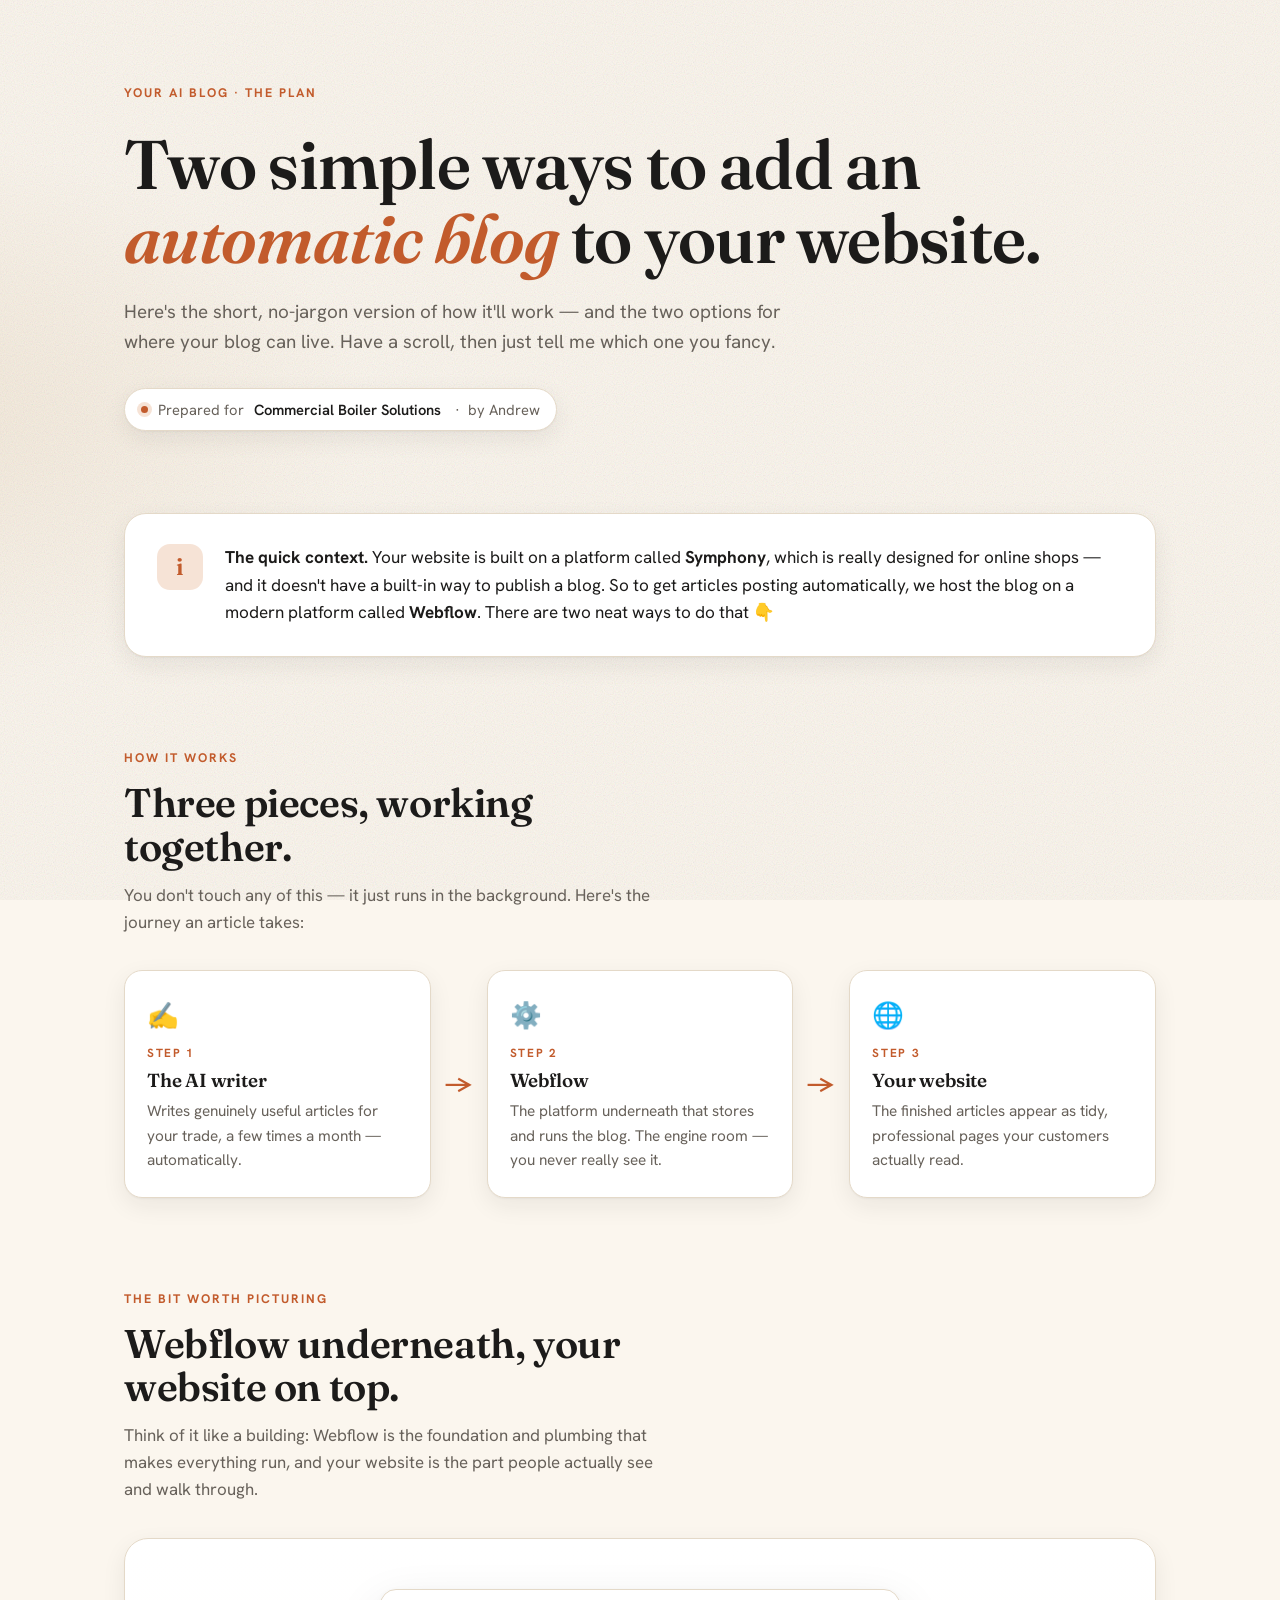
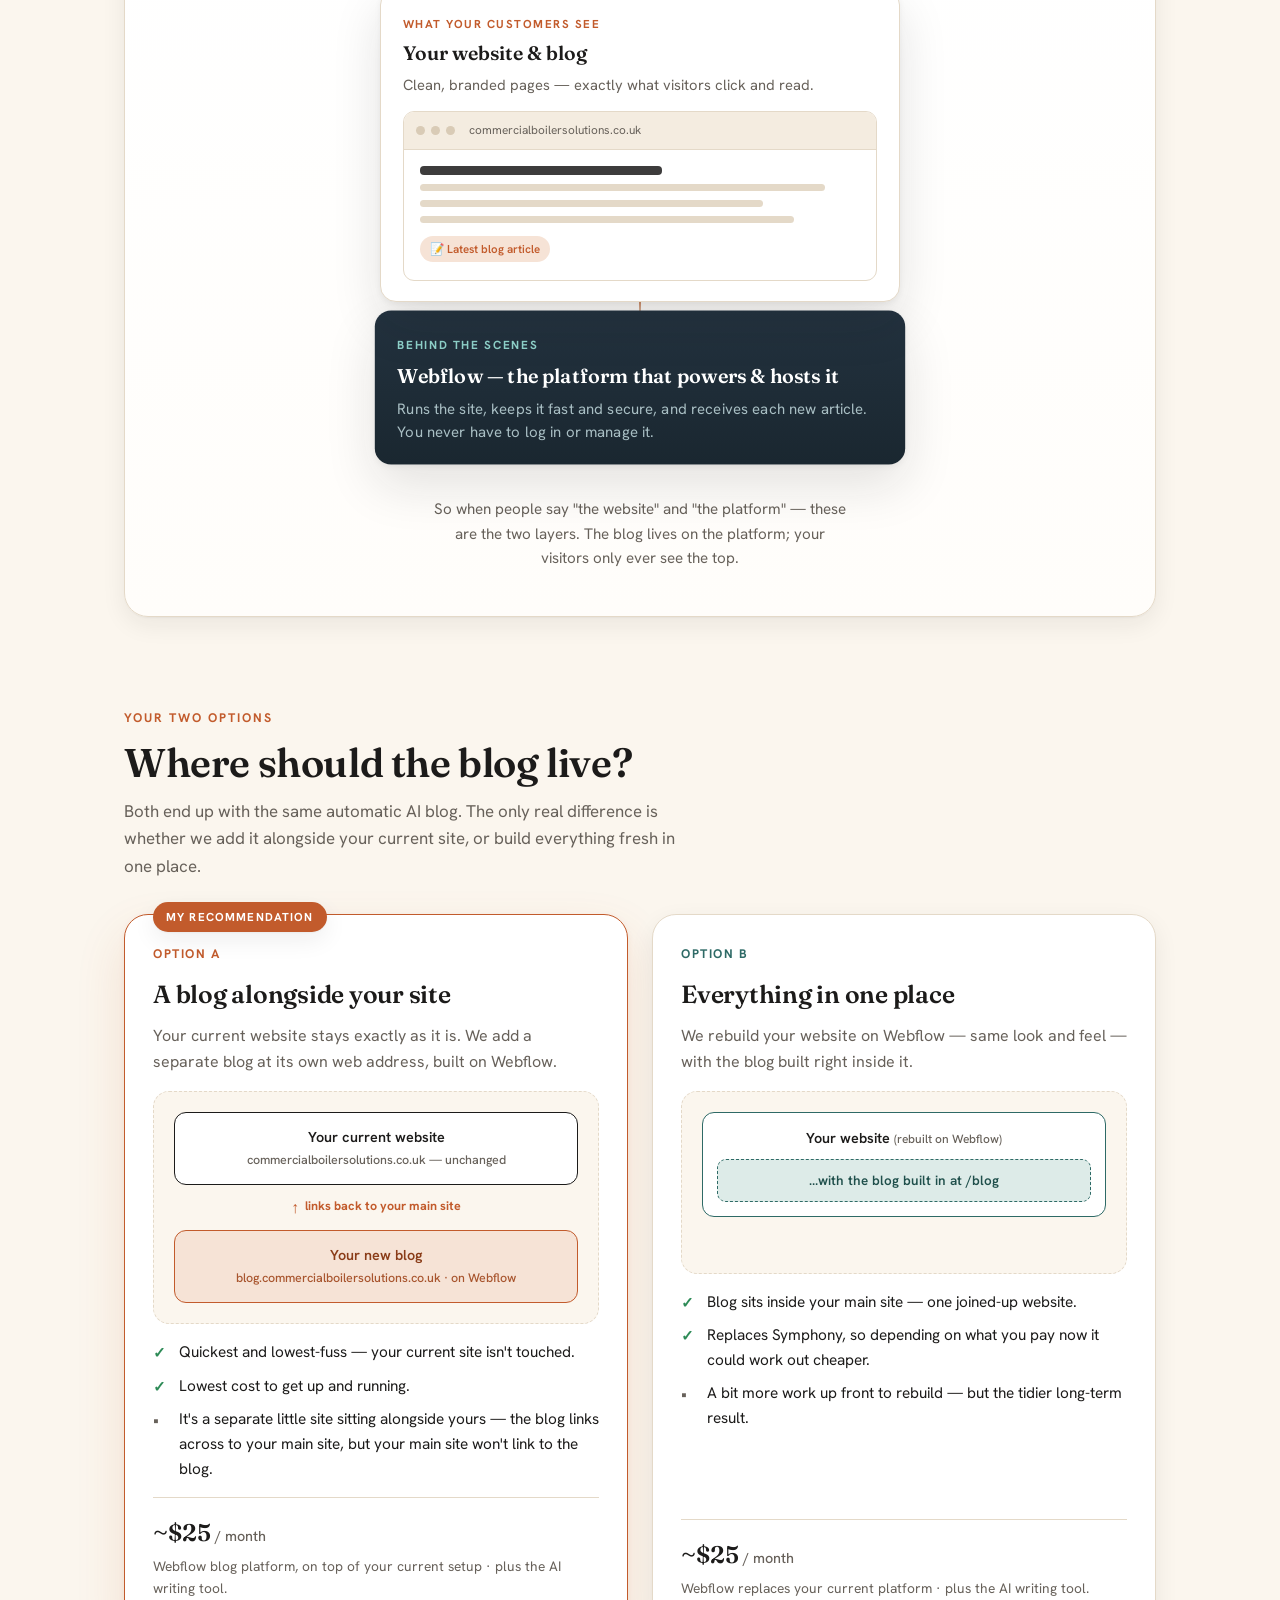
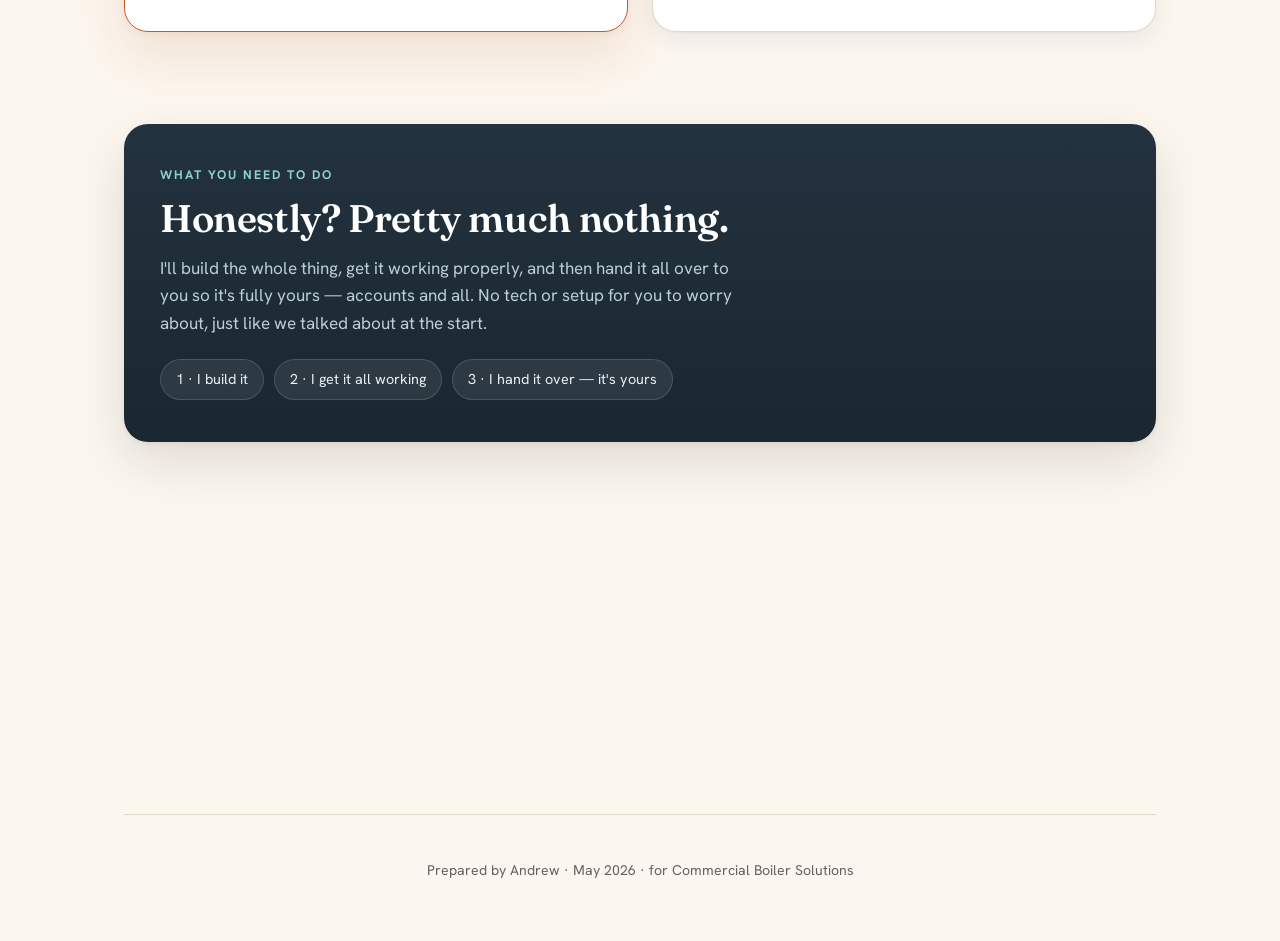
==== index.html @ 1f3c7479 "Add AI blog options explainer for Commercial Boiler Solutions Co-Authored-By: Claude Opus 4.8 (1M co" ====
<!DOCTYPE html>
<html lang="en">
<head>
<meta charset="UTF-8">
<meta name="viewport" content="width=device-width, initial-scale=1.0">
<meta name="robots" content="noindex, nofollow">
<title>Your AI Blog — Two Simple Options</title>
<link rel="preconnect" href="https://fonts.googleapis.com">
<link rel="preconnect" href="https://fonts.gstatic.com" crossorigin>
<link href="https://fonts.googleapis.com/css2?family=Fraunces:ital,opsz,wght@0,9..144,400..700;1,9..144,400&family=Hanken+Grotesk:wght@400;500;600;700&display=swap" rel="stylesheet">
<style>
  :root{
    --paper:#FBF6EE;
    --paper-2:#F4ECE0;
    --ink:#1C1B1A;
    --muted:#67615A;
    --line:#E4D9C8;
    --card:#FFFFFF;
    --accent:#C25B2C;      /* warm copper — recommended / heat nod */
    --accent-soft:#F6E3D6;
    --slate:#2E6A66;       /* cool counterpoint for option B */
    --slate-soft:#DDEBE8;
    --shadow:0 1px 2px rgba(28,27,26,.04),0 8px 24px rgba(28,27,26,.07);
    --shadow-lg:0 2px 6px rgba(28,27,26,.05),0 20px 50px rgba(28,27,26,.12);
  }
  *{box-sizing:border-box;margin:0;padding:0}
  html{scroll-behavior:smooth}
  body{
    font-family:"Hanken Grotesk",sans-serif;
    color:var(--ink);
    background:
      radial-gradient(1200px 600px at 80% -10%, #FFF7EC 0%, rgba(255,247,236,0) 60%),
      radial-gradient(900px 500px at -10% 10%, #F3E9DA 0%, rgba(243,233,218,0) 55%),
      var(--paper);
    line-height:1.6;
    -webkit-font-smoothing:antialiased;
    overflow-x:hidden;
  }
  body::before{
    content:"";position:fixed;inset:0;pointer-events:none;z-index:0;opacity:.4;
    background-image:url("data:image/svg+xml,%3Csvg xmlns='http://www.w3.org/2000/svg' width='160' height='160'%3E%3Cfilter id='n'%3E%3CfeTurbulence type='fractalNoise' baseFrequency='.9' numOctaves='2'/%3E%3C/filter%3E%3Crect width='100%25' height='100%25' filter='url(%23n)' opacity='.5'/%3E%3C/svg%3E");
    mix-blend-mode:multiply;
  }
  .wrap{max-width:1080px;margin:0 auto;padding:0 24px;position:relative;z-index:1}

  /* ---------- type ---------- */
  h1,h2,h3{font-family:"Fraunces",serif;font-weight:600;line-height:1.08;letter-spacing:-.01em}
  .eyebrow{font-size:.78rem;font-weight:700;letter-spacing:.16em;text-transform:uppercase;color:var(--accent)}
  .lead{font-size:1.18rem;color:var(--muted);max-width:62ch}

  /* ---------- hero ---------- */
  header.hero{padding:84px 0 36px}
  header.hero h1{font-size:clamp(2.5rem,6vw,4.3rem);margin:.35em 0 .3em}
  header.hero h1 em{font-style:italic;color:var(--accent)}
  .prepared{margin-top:30px;display:inline-flex;align-items:center;gap:10px;font-size:.92rem;color:var(--muted);
    background:var(--card);border:1px solid var(--line);padding:9px 16px;border-radius:999px;box-shadow:var(--shadow)}
  .prepared b{color:var(--ink);font-weight:600}
  .dot{width:7px;height:7px;border-radius:50%;background:var(--accent);box-shadow:0 0 0 4px var(--accent-soft)}

  /* ---------- sections ---------- */
  section{padding:46px 0;position:relative}
  .sec-head{max-width:62ch;margin-bottom:34px}
  .sec-head h2{font-size:clamp(1.7rem,3.6vw,2.5rem);margin:.3em 0 .35em}
  .sec-head p{color:var(--muted);font-size:1.06rem}

  .context{background:var(--card);border:1px solid var(--line);border-radius:22px;padding:30px 32px;box-shadow:var(--shadow);
    display:flex;gap:22px;align-items:flex-start}
  .context .mark{flex:none;width:46px;height:46px;border-radius:13px;background:var(--accent-soft);display:grid;place-items:center;
    font-family:"Fraunces",serif;font-size:1.5rem;color:var(--accent);font-weight:600}
  .context p{font-size:1.07rem}
  .context b{color:var(--ink)}

  /* ---------- pipeline ---------- */
  .pipeline{display:grid;grid-template-columns:1fr auto 1fr auto 1fr;gap:14px;align-items:stretch;margin-top:6px}
  .step{background:var(--card);border:1px solid var(--line);border-radius:18px;padding:24px 22px;box-shadow:var(--shadow);
    display:flex;flex-direction:column;gap:8px}
  .step .ic{font-size:1.6rem}
  .step .num{font-size:.74rem;font-weight:700;letter-spacing:.14em;text-transform:uppercase;color:var(--accent)}
  .step h3{font-size:1.18rem}
  .step p{font-size:.96rem;color:var(--muted)}
  .arrow{display:grid;place-items:center;color:var(--accent);font-size:1.5rem;font-weight:700}
  @media(max-width:760px){
    .pipeline{grid-template-columns:1fr}
    .arrow{transform:rotate(90deg);padding:2px 0}
  }

  /* ---------- layered stack visual ---------- */
  .stack-wrap{margin-top:14px;background:linear-gradient(180deg,#fff, #FFFDFA);border:1px solid var(--line);border-radius:24px;
    padding:40px 28px 46px;box-shadow:var(--shadow);text-align:center;overflow:hidden}
  .stack{position:relative;max-width:520px;margin:0 auto;perspective:1400px}
  .slab{position:relative;border-radius:16px;padding:20px 22px;text-align:left;border:1px solid var(--line)}
  .slab .tag{font-size:.72rem;font-weight:700;letter-spacing:.13em;text-transform:uppercase}
  .slab h4{font-family:"Fraunces",serif;font-size:1.22rem;font-weight:600;margin:3px 0 4px}
  .slab small{color:var(--muted);font-size:.92rem;display:block}

  .slab.top{background:var(--card);box-shadow:var(--shadow-lg);z-index:3;transform:translateY(10px)}
  .slab.top .tag{color:var(--accent)}
  .browser{margin-top:14px;border:1px solid var(--line);border-radius:11px;overflow:hidden;background:#fff}
  .browser .bar{display:flex;gap:6px;align-items:center;padding:9px 12px;background:var(--paper-2);border-bottom:1px solid var(--line)}
  .browser .bar i{width:9px;height:9px;border-radius:50%;background:#D9CBB6;display:block}
  .browser .bar span{margin-left:8px;font-size:.74rem;color:var(--muted);font-family:"Hanken Grotesk"}
  .browser .body{padding:16px 16px 18px}
  .browser .body .h{height:9px;width:55%;background:var(--ink);border-radius:4px;opacity:.85}
  .browser .body .l{height:7px;background:var(--line);border-radius:4px;margin-top:9px}
  .browser .body .l.w1{width:92%}.browser .body .l.w2{width:78%}.browser .body .l.w3{width:85%}
  .browser .body .chip{display:inline-block;margin-top:13px;font-size:.72rem;font-weight:600;color:var(--accent);
    background:var(--accent-soft);padding:4px 10px;border-radius:999px}

  .connector{height:26px;width:2px;margin:0 auto;background:linear-gradient(var(--accent),var(--line))}
  .slab.bottom{background:linear-gradient(180deg,#23323F,#1A2730);color:#EAF1F4;border:none;box-shadow:var(--shadow-lg);
    margin-top:-2px;transform:translateY(-4px) scale(1.02)}
  .slab.bottom .tag{color:#8FD3CB}
  .slab.bottom h4{color:#fff}
  .slab.bottom small{color:#A9BFC4}
  .stack-note{margin-top:30px;font-size:.95rem;color:var(--muted);max-width:46ch;margin-left:auto;margin-right:auto}

  /* ---------- options ---------- */
  .options{display:grid;grid-template-columns:1fr 1fr;gap:24px;align-items:start}
  @media(max-width:840px){.options{grid-template-columns:1fr}}
  .opt{background:var(--card);border:1px solid var(--line);border-radius:24px;padding:30px 28px 32px;box-shadow:var(--shadow);
    position:relative;display:flex;flex-direction:column;gap:16px;height:100%}
  .opt.rec{border-color:var(--accent);box-shadow:0 2px 6px rgba(194,91,44,.08),0 22px 50px rgba(194,91,44,.14)}
  .badge{position:absolute;top:-13px;left:28px;background:var(--accent);color:#fff;font-size:.72rem;font-weight:700;
    letter-spacing:.1em;text-transform:uppercase;padding:6px 13px;border-radius:999px;box-shadow:var(--shadow)}
  .opt .kicker{font-size:.78rem;font-weight:700;letter-spacing:.13em;text-transform:uppercase}
  .opt.rec .kicker{color:var(--accent)} .opt.alt .kicker{color:var(--slate)}
  .opt h3{font-size:1.55rem}
  .opt .desc{color:var(--muted);font-size:1rem}

  /* mini diagrams */
  .diagram{background:var(--paper);border:1px dashed var(--line);border-radius:16px;padding:20px;display:flex;flex-direction:column;gap:10px;align-items:center}
  .box{width:100%;border-radius:12px;padding:13px 15px;font-size:.9rem;font-weight:600;border:1.5px solid var(--line);background:#fff;text-align:center}
  .box small{display:block;font-weight:500;color:var(--muted);font-size:.78rem;margin-top:2px}
  .box.main{border-color:var(--ink)}
  .box.blog-a{border-color:var(--accent);background:var(--accent-soft);color:#8a3c18}
  .box.blog-a small{color:#a8552e}
  .oneway{font-size:.78rem;color:var(--accent);font-weight:700;display:flex;align-items:center;gap:6px}
  .oneway::before{content:"↑";font-size:1rem}
  .nested{width:100%;border:1.5px solid var(--slate);border-radius:12px;padding:14px;background:#fff}
  .nested .lab{font-weight:600;font-size:.9rem;margin-bottom:9px;text-align:center}
  .nested .inner{border-radius:9px;padding:10px;background:var(--slate-soft);border:1.5px dashed var(--slate);
    font-size:.84rem;font-weight:600;color:#1f4f4b;text-align:center}

  ul.pts{list-style:none;display:flex;flex-direction:column;gap:9px}
  ul.pts li{position:relative;padding-left:26px;font-size:.96rem}
  ul.pts li .mk{position:absolute;left:0;top:1px;font-weight:700}
  li.good .mk{color:#2E8B57} li.note .mk{color:var(--muted)}
  .price{margin-top:auto;border-top:1px solid var(--line);padding-top:16px}
  .price .amt{font-family:"Fraunces",serif;font-size:1.5rem;font-weight:600}
  .price .amt span{font-size:.9rem;color:var(--muted);font-family:"Hanken Grotesk";font-weight:500}
  .price small{display:block;color:var(--muted);font-size:.86rem;margin-top:3px}

  /* ---------- handover + cta ---------- */
  .handover{background:linear-gradient(180deg,#23323F,#1A2730);color:#EAF1F4;border-radius:24px;padding:42px 36px;box-shadow:var(--shadow-lg)}
  .handover .eyebrow{color:#8FD3CB}
  .handover h2{color:#fff;font-size:clamp(1.7rem,3.4vw,2.4rem);margin:.3em 0 .4em}
  .handover p{color:#BCD0D4;font-size:1.07rem;max-width:60ch}
  .handover .steps{display:flex;flex-wrap:wrap;gap:10px;margin-top:22px}
  .handover .steps span{background:rgba(255,255,255,.08);border:1px solid rgba(255,255,255,.14);border-radius:999px;
    padding:8px 15px;font-size:.9rem;color:#EAF1F4}

  .cta{text-align:center;padding:60px 0 30px}
  .cta h2{font-size:clamp(1.8rem,4vw,2.7rem);margin-bottom:.3em}
  .cta h2 em{font-style:italic;color:var(--accent)}
  .cta p{color:var(--muted);font-size:1.1rem;max-width:48ch;margin:0 auto 26px}
  .pills{display:inline-flex;gap:14px;flex-wrap:wrap;justify-content:center}
  .pill{padding:13px 26px;border-radius:999px;font-weight:700;font-size:1rem;border:1.5px solid}
  .pill.a{background:var(--accent);color:#fff;border-color:var(--accent)}
  .pill.b{background:#fff;color:var(--slate);border-color:var(--slate)}

  footer{text-align:center;padding:44px 0 60px;color:var(--muted);font-size:.88rem;border-top:1px solid var(--line);margin-top:40px}

  /* reveal */
  .reveal{opacity:0;transform:translateY(22px);transition:opacity .7s cubic-bezier(.2,.7,.2,1),transform .7s cubic-bezier(.2,.7,.2,1)}
  .reveal.in{opacity:1;transform:none}
  @media(prefers-reduced-motion:reduce){.reveal{opacity:1;transform:none;transition:none}}
</style>
</head>
<body>

<div class="wrap">

  <header class="hero reveal">
    <div class="eyebrow">Your AI blog · the plan</div>
    <h1>Two simple ways to add an <em>automatic blog</em> to your website.</h1>
    <p class="lead">Here's the short, no-jargon version of how it'll work — and the two options for where your blog can live. Have a scroll, then just tell me which one you fancy.</p>
    <div class="prepared"><span class="dot"></span>Prepared for <b>Commercial Boiler Solutions</b> &nbsp;·&nbsp; by Andrew</div>
  </header>

  <section class="reveal">
    <div class="context">
      <div class="mark">i</div>
      <p><b>The quick context.</b> Your website is built on a platform called <b>Symphony</b>, which is really designed for online shops — and it doesn't have a built-in way to publish a blog. So to get articles posting automatically, we host the blog on a modern platform called <b>Webflow</b>. There are two neat ways to do that 👇</p>
    </div>
  </section>

  <section class="reveal">
    <div class="sec-head">
      <div class="eyebrow">How it works</div>
      <h2>Three pieces, working together.</h2>
      <p>You don't touch any of this — it just runs in the background. Here's the journey an article takes:</p>
    </div>
    <div class="pipeline">
      <div class="step">
        <span class="ic">✍️</span>
        <span class="num">Step 1</span>
        <h3>The AI writer</h3>
        <p>Writes genuinely useful articles for your trade, a few times a month — automatically.</p>
      </div>
      <div class="arrow">→</div>
      <div class="step">
        <span class="ic">⚙️</span>
        <span class="num">Step 2</span>
        <h3>Webflow</h3>
        <p>The platform underneath that stores and runs the blog. The engine room — you never really see it.</p>
      </div>
      <div class="arrow">→</div>
      <div class="step">
        <span class="ic">🌐</span>
        <span class="num">Step 3</span>
        <h3>Your website</h3>
        <p>The finished articles appear as tidy, professional pages your customers actually read.</p>
      </div>
    </div>
  </section>

  <section class="reveal">
    <div class="sec-head">
      <div class="eyebrow">The bit worth picturing</div>
      <h2>Webflow underneath, your website on top.</h2>
      <p>Think of it like a building: Webflow is the foundation and plumbing that makes everything run, and your website is the part people actually see and walk through.</p>
    </div>
    <div class="stack-wrap">
      <div class="stack">
        <div class="slab top">
          <span class="tag">What your customers see</span>
          <h4>Your website &amp; blog</h4>
          <small>Clean, branded pages — exactly what visitors click and read.</small>
          <div class="browser">
            <div class="bar"><i></i><i></i><i></i><span>commercialboilersolutions.co.uk</span></div>
            <div class="body">
              <div class="h"></div>
              <div class="l w1"></div><div class="l w2"></div><div class="l w3"></div>
              <span class="chip">📝 Latest blog article</span>
            </div>
          </div>
        </div>
        <div class="connector"></div>
        <div class="slab bottom">
          <span class="tag">Behind the scenes</span>
          <h4>Webflow — the platform that powers &amp; hosts it</h4>
          <small>Runs the site, keeps it fast and secure, and receives each new article. You never have to log in or manage it.</small>
        </div>
      </div>
      <p class="stack-note">So when people say "the website" and "the platform" — these are the two layers. The blog lives on the platform; your visitors only ever see the top.</p>
    </div>
  </section>

  <section class="reveal">
    <div class="sec-head">
      <div class="eyebrow">Your two options</div>
      <h2>Where should the blog live?</h2>
      <p>Both end up with the same automatic AI blog. The only real difference is whether we add it alongside your current site, or build everything fresh in one place.</p>
    </div>
    <div class="options">

      <!-- Option A -->
      <div class="opt rec">
        <span class="badge">My recommendation</span>
        <div class="kicker">Option A</div>
        <h3>A blog alongside your site</h3>
        <p class="desc">Your current website stays exactly as it is. We add a separate blog at its own web address, built on Webflow.</p>
        <div class="diagram">
          <div class="box main">Your current website<small>commercialboilersolutions.co.uk — unchanged</small></div>
          <div class="oneway">links back to your main site</div>
          <div class="box blog-a">Your new blog<small>blog.commercialboilersolutions.co.uk · on Webflow</small></div>
        </div>
        <ul class="pts">
          <li class="good"><span class="mk">✓</span> Quickest and lowest-fuss — your current site isn't touched.</li>
          <li class="good"><span class="mk">✓</span> Lowest cost to get up and running.</li>
          <li class="note"><span class="mk">•</span> It's a separate little site sitting alongside yours — the blog links across to your main site, but your main site won't link to the blog.</li>
        </ul>
        <div class="price">
          <div class="amt">~$25<span> / month</span></div>
          <small>Webflow blog platform, on top of your current setup · plus the AI writing tool.</small>
        </div>
      </div>

      <!-- Option B -->
      <div class="opt alt">
        <div class="kicker">Option B</div>
        <h3>Everything in one place</h3>
        <p class="desc">We rebuild your website on Webflow — same look and feel — with the blog built right inside it.</p>
        <div class="diagram">
          <div class="nested">
            <div class="lab">Your website <small style="font-weight:500;color:var(--muted)">(rebuilt on Webflow)</small></div>
            <div class="inner">…with the blog built in at /blog</div>
          </div>
          <div class="oneway" style="visibility:hidden">spacer</div>
        </div>
        <ul class="pts">
          <li class="good"><span class="mk">✓</span> Blog sits inside your main site — one joined-up website.</li>
          <li class="good"><span class="mk">✓</span> Replaces Symphony, so depending on what you pay now it could work out cheaper.</li>
          <li class="note"><span class="mk">•</span> A bit more work up front to rebuild — but the tidier long-term result.</li>
        </ul>
        <div class="price">
          <div class="amt">~$25<span> / month</span></div>
          <small>Webflow replaces your current platform · plus the AI writing tool.</small>
        </div>
      </div>

    </div>
  </section>

  <section class="reveal">
    <div class="handover">
      <div class="eyebrow">What you need to do</div>
      <h2>Honestly? Pretty much nothing.</h2>
      <p>I'll build the whole thing, get it working properly, and then hand it all over to you so it's fully yours — accounts and all. No tech or setup for you to worry about, just like we talked about at the start.</p>
      <div class="steps">
        <span>1 · I build it</span>
        <span>2 · I get it all working</span>
        <span>3 · I hand it over — it's yours</span>
      </div>
    </div>
  </section>

  <div class="cta reveal">
    <h2>So — <em>Option A or Option B?</em></h2>
    <p>Just reply with the one you're leaning towards and I'll take it from there. Any questions at all, fire away.</p>
    <div class="pills">
      <span class="pill a">Option A — blog alongside</span>
      <span class="pill b">Option B — full rebuild</span>
    </div>
  </div>

  <footer>Prepared by Andrew · May 2026 · for Commercial Boiler Solutions</footer>

</div>

<script>
  const io=new IntersectionObserver((es)=>{es.forEach(e=>{if(e.isIntersecting){e.target.classList.add('in');io.unobserve(e.target)}})},{threshold:.12});
  document.querySelectorAll('.reveal').forEach((el,i)=>{el.style.transitionDelay=(Math.min(i,3)*0.06)+'s';io.observe(el)});
</script>
</body>
</html>
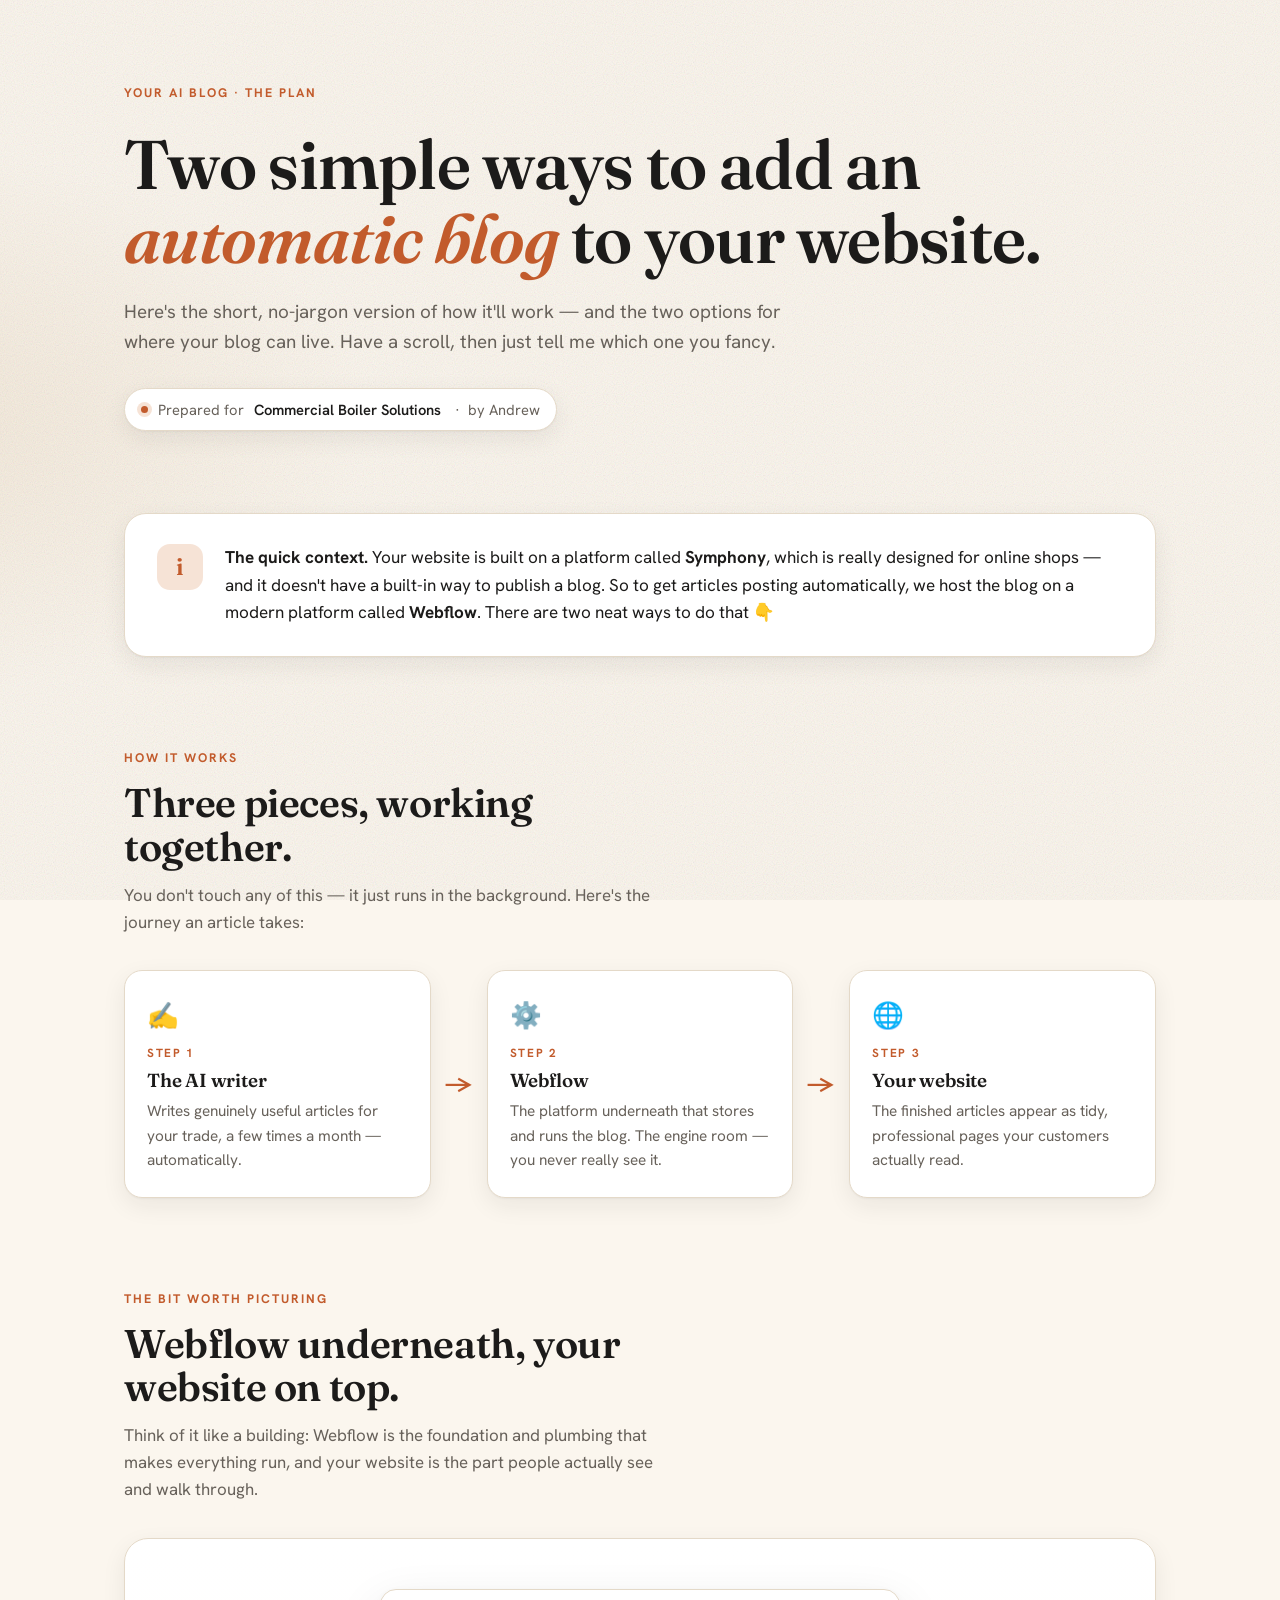
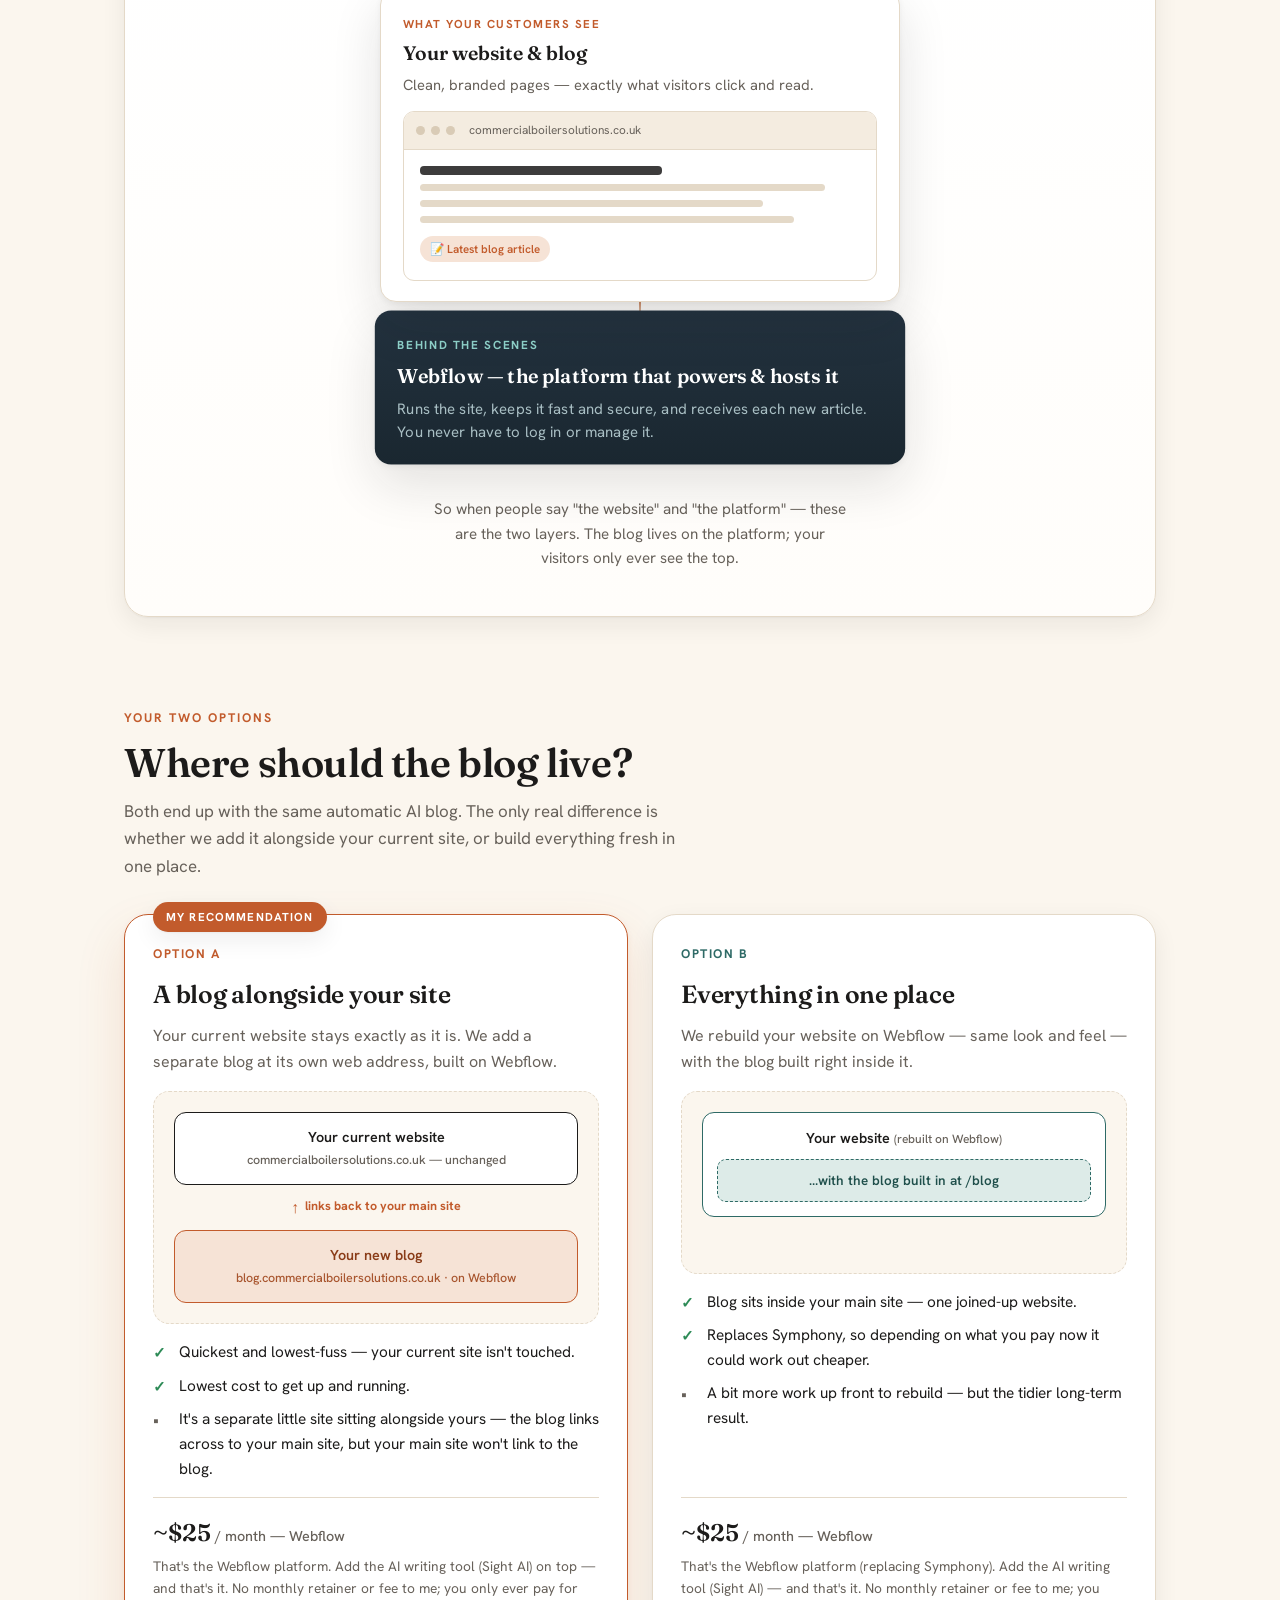
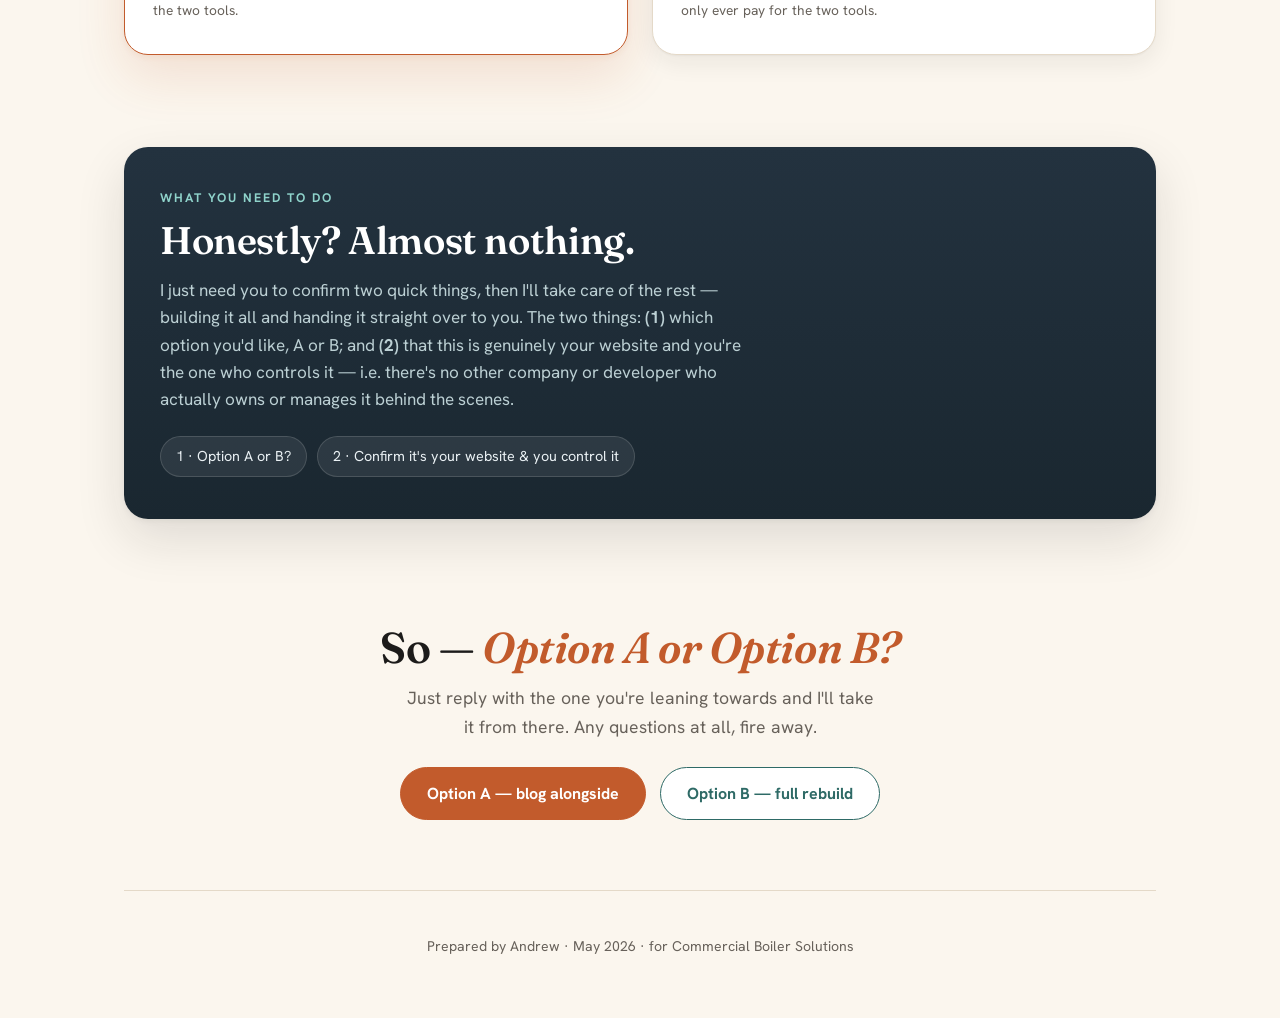
==== commit 2dff8702: "Clarify pricing (Webflow + Sight AI, no retainer) and simplify what-you-need-to-do Co-Authored-By: C" ====
--- a/index.html
+++ b/index.html
@@ -281,8 +281,8 @@
           <li class="note"><span class="mk">•</span> It's a separate little site sitting alongside yours — the blog links across to your main site, but your main site won't link to the blog.</li>
         </ul>
         <div class="price">
-          <div class="amt">~$25<span> / month</span></div>
-          <small>Webflow blog platform, on top of your current setup · plus the AI writing tool.</small>
+          <div class="amt">~$25<span> / month — Webflow</span></div>
+          <small>That's the Webflow platform. Add the AI writing tool (Sight AI) on top — and that's it. No monthly retainer or fee to me; you only ever pay for the two tools.</small>
         </div>
       </div>
 
@@ -304,8 +304,8 @@
           <li class="note"><span class="mk">•</span> A bit more work up front to rebuild — but the tidier long-term result.</li>
         </ul>
         <div class="price">
-          <div class="amt">~$25<span> / month</span></div>
-          <small>Webflow replaces your current platform · plus the AI writing tool.</small>
+          <div class="amt">~$25<span> / month — Webflow</span></div>
+          <small>That's the Webflow platform (replacing Symphony). Add the AI writing tool (Sight AI) — and that's it. No monthly retainer or fee to me; you only ever pay for the two tools.</small>
         </div>
       </div>
 
@@ -315,12 +315,11 @@
   <section class="reveal">
     <div class="handover">
       <div class="eyebrow">What you need to do</div>
-      <h2>Honestly? Pretty much nothing.</h2>
-      <p>I'll build the whole thing, get it working properly, and then hand it all over to you so it's fully yours — accounts and all. No tech or setup for you to worry about, just like we talked about at the start.</p>
+      <h2>Honestly? Almost nothing.</h2>
+      <p>I just need you to confirm two quick things, then I'll take care of the rest — building it all and handing it straight over to you. The two things: <b>(1)</b> which option you'd like, A or B; and <b>(2)</b> that this is genuinely your website and you're the one who controls it — i.e. there's no other company or developer who actually owns or manages it behind the scenes.</p>
       <div class="steps">
-        <span>1 · I build it</span>
-        <span>2 · I get it all working</span>
-        <span>3 · I hand it over — it's yours</span>
+        <span>1 · Option A or B?</span>
+        <span>2 · Confirm it's your website &amp; you control it</span>
       </div>
     </div>
   </section>
